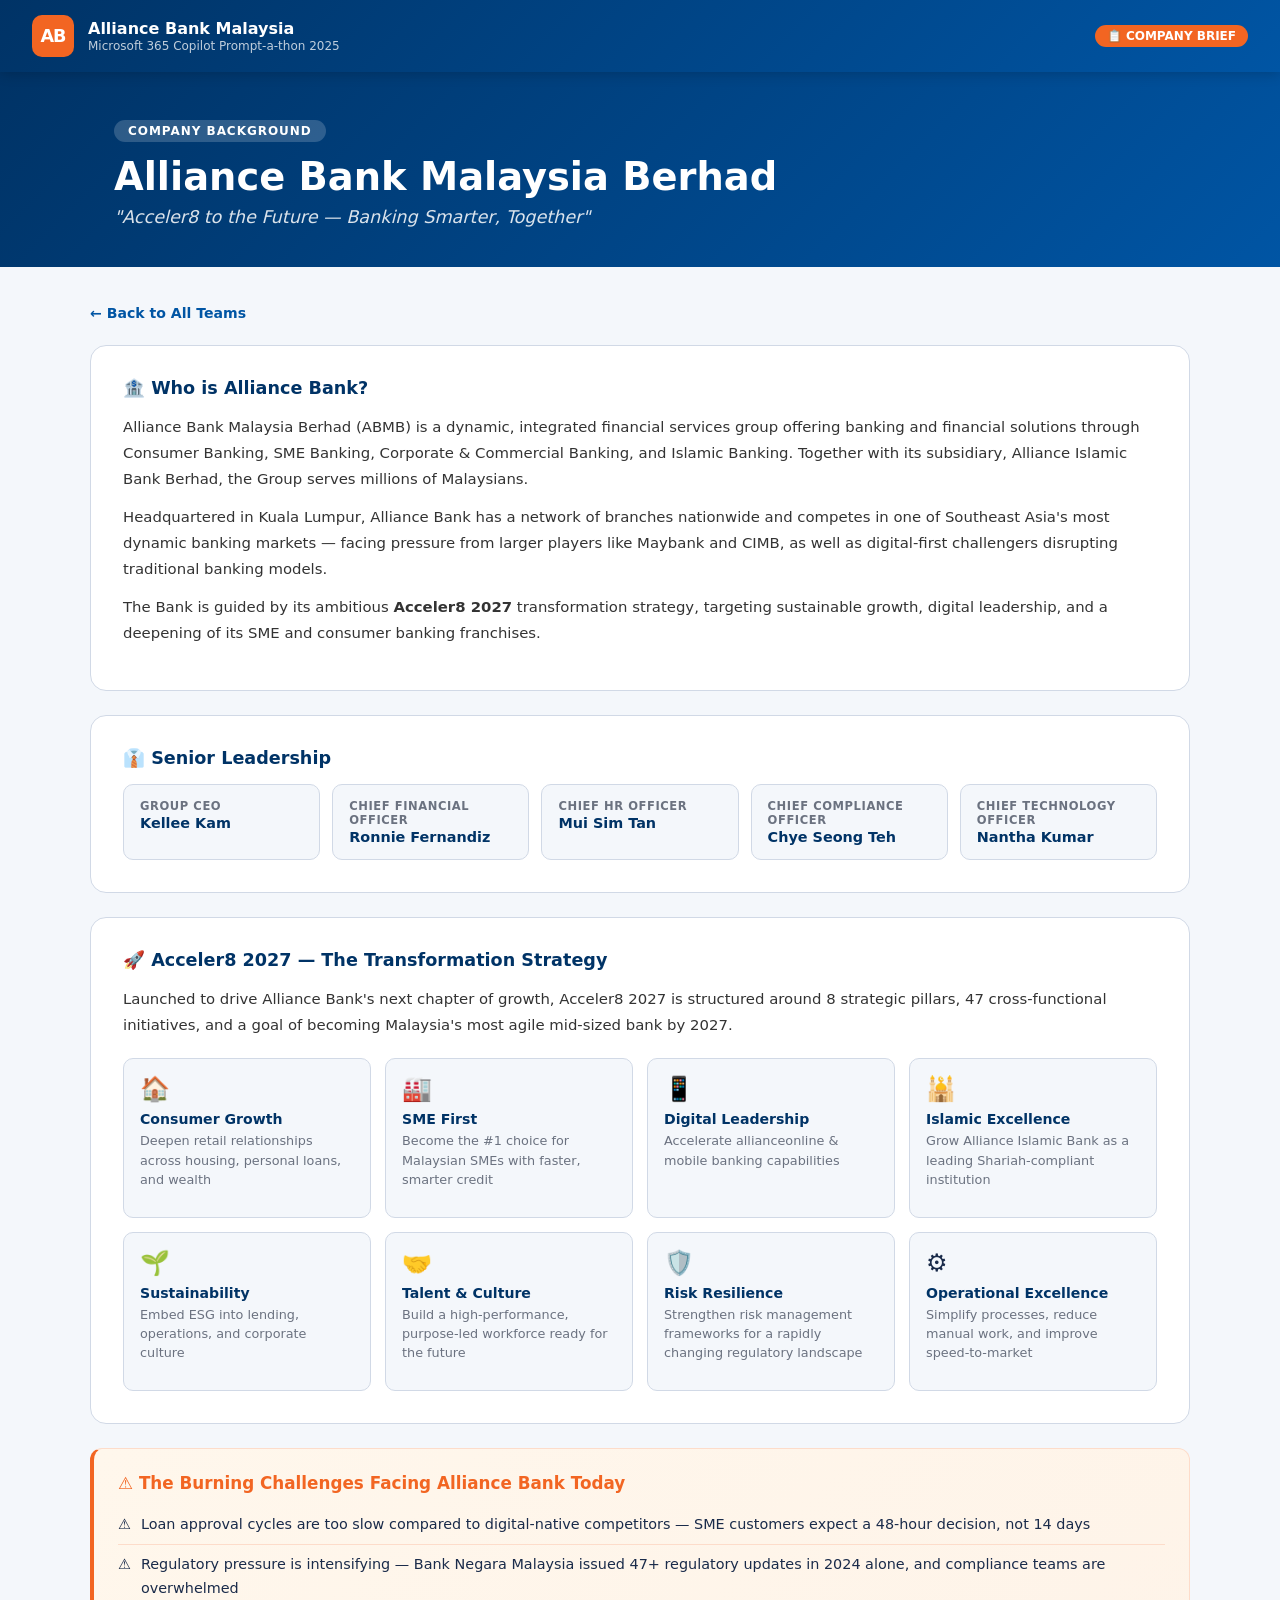
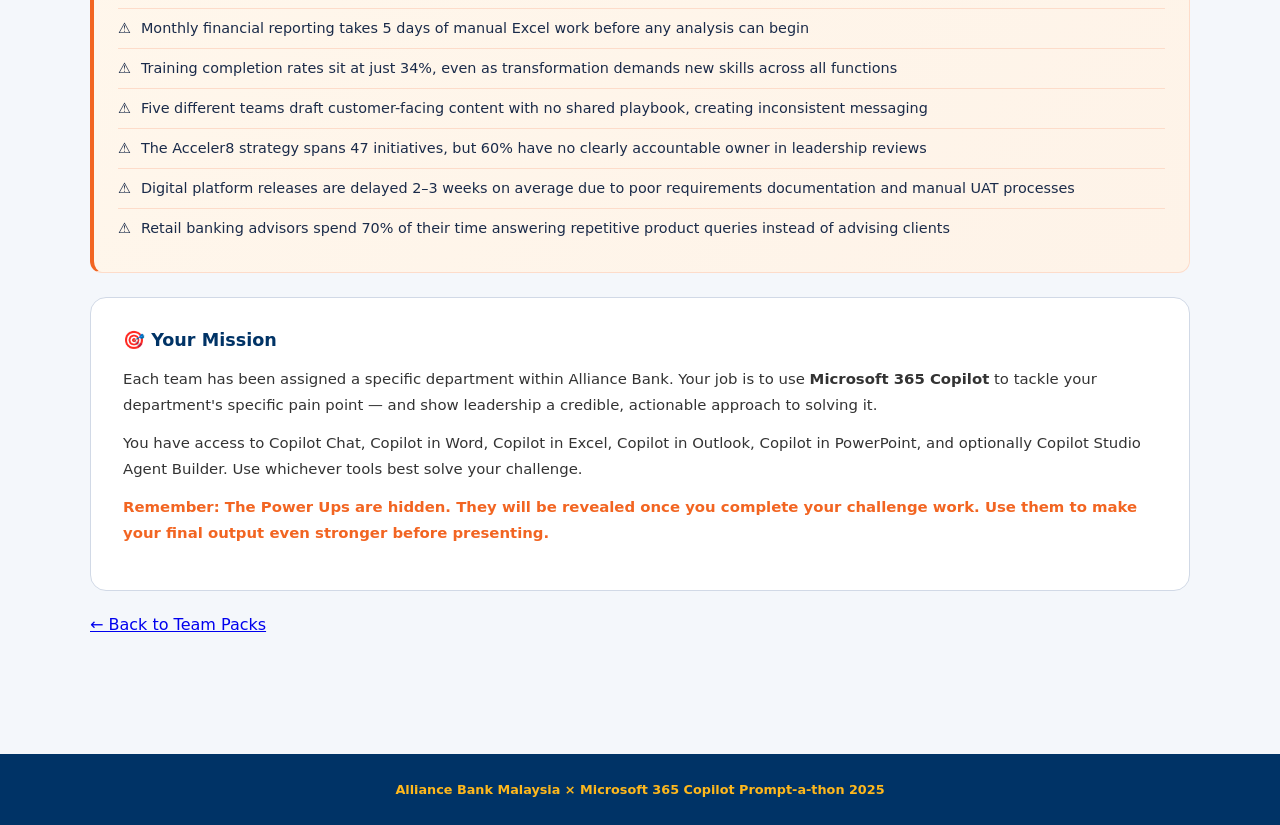
==== company.html @ 593a0104 "Initial commit: Alliance Bank Prompt-a-thon 2025 game pack site - Landing page with 8 team cards - C" ====
<!DOCTYPE html>
<html lang="en">
<head>
  <meta charset="UTF-8">
  <meta name="viewport" content="width=device-width, initial-scale=1.0">
  <title>Alliance Bank — Company Brief | Prompt-a-thon 2025</title>
  <link rel="stylesheet" href="assets/style.css">
  <style>
    .about-section { background: white; border-radius: 16px; border: 1px solid var(--ab-border); padding: 32px; margin-bottom: 24px; }
    .about-section h3 { font-size: 1.1rem; font-weight: 800; color: var(--ab-navy); margin-bottom: 16px; }
    .about-section p { font-size: 0.93rem; line-height: 1.75; color: #333; margin-bottom: 12px; }
    .pillar-grid { display: grid; grid-template-columns: repeat(auto-fit, minmax(200px, 1fr)); gap: 14px; }
    .pillar { background: var(--ab-light); border: 1px solid var(--ab-border); border-radius: 10px; padding: 16px; }
    .pillar .emoji { font-size: 1.5rem; margin-bottom: 8px; }
    .pillar h4 { font-size: 0.88rem; font-weight: 700; color: var(--ab-navy); margin-bottom: 4px; }
    .pillar p { font-size: 0.8rem; color: var(--ab-gray); line-height: 1.5; }
    .challenge-box { background: linear-gradient(135deg, #FFF7EC, #FEF3E8); border: 1px solid #FDDCCA; border-left: 4px solid var(--ab-orange); border-radius: 12px; padding: 24px; }
    .challenge-box h3 { color: var(--ab-orange); font-size: 1.05rem; font-weight: 800; margin-bottom: 12px; }
    .challenge-box ul { list-style: none; }
    .challenge-box ul li { padding: 8px 0; border-bottom: 1px solid #FDDCCA; font-size: 0.9rem; line-height: 1.6; display: flex; gap: 10px; }
    .challenge-box ul li:last-child { border-bottom: none; }
    .challenge-box ul li::before { content: "⚠️"; flex-shrink: 0; }
    .leader-grid { display: grid; grid-template-columns: repeat(auto-fit, minmax(180px, 1fr)); gap: 12px; }
    .leader { background: var(--ab-light); border: 1px solid var(--ab-border); border-radius: 10px; padding: 14px 16px; }
    .leader .role { font-size: 0.72rem; color: var(--ab-gray); text-transform: uppercase; letter-spacing: 0.05em; font-weight: 700; }
    .leader .name { font-size: 0.9rem; font-weight: 700; color: var(--ab-navy); margin-top: 2px; }
    .back-link { display: inline-flex; align-items: center; gap: 8px; color: var(--ab-blue); font-weight: 600; font-size: 0.88rem; text-decoration: none; margin-bottom: 24px; }
    .back-link:hover { color: var(--ab-orange); }
  </style>
</head>
<body>
  <header class="site-header">
    <div class="logo-area">
      <div class="logo-badge">AB</div>
      <div>
        <div style="font-weight:800;font-size:1rem;">Alliance Bank Malaysia</div>
        <div class="sub">Microsoft 365 Copilot Prompt-a-thon 2025</div>
      </div>
    </div>
    <span class="header-badge">📋 COMPANY BRIEF</span>
  </header>

  <section class="team-hero">
    <div class="container">
      <span class="team-label">Company Background</span>
      <h1>Alliance Bank Malaysia Berhad</h1>
      <div class="challenge-name">"Acceler8 to the Future — Banking Smarter, Together"</div>
    </div>
  </section>

  <div class="container section" style="padding-top:36px;">
    <a href="index.html" class="back-link">← Back to All Teams</a>

    <!-- About -->
    <div class="about-section">
      <h3>🏦 Who is Alliance Bank?</h3>
      <p>Alliance Bank Malaysia Berhad (ABMB) is a dynamic, integrated financial services group offering banking and financial solutions through Consumer Banking, SME Banking, Corporate &amp; Commercial Banking, and Islamic Banking. Together with its subsidiary, Alliance Islamic Bank Berhad, the Group serves millions of Malaysians.</p>
      <p>Headquartered in Kuala Lumpur, Alliance Bank has a network of branches nationwide and competes in one of Southeast Asia's most dynamic banking markets — facing pressure from larger players like Maybank and CIMB, as well as digital-first challengers disrupting traditional banking models.</p>
      <p>The Bank is guided by its ambitious <strong>Acceler8 2027</strong> transformation strategy, targeting sustainable growth, digital leadership, and a deepening of its SME and consumer banking franchises.</p>
    </div>

    <!-- Leadership -->
    <div class="about-section">
      <h3>👔 Senior Leadership</h3>
      <div class="leader-grid">
        <div class="leader"><div class="role">Group CEO</div><div class="name">Kellee Kam</div></div>
        <div class="leader"><div class="role">Chief Financial Officer</div><div class="name">Ronnie Fernandiz</div></div>
        <div class="leader"><div class="role">Chief HR Officer</div><div class="name">Mui Sim Tan</div></div>
        <div class="leader"><div class="role">Chief Compliance Officer</div><div class="name">Chye Seong Teh</div></div>
        <div class="leader"><div class="role">Chief Technology Officer</div><div class="name">Nantha Kumar</div></div>
      </div>
    </div>

    <!-- Acceler8 Strategy -->
    <div class="about-section">
      <h3>🚀 Acceler8 2027 — The Transformation Strategy</h3>
      <p>Launched to drive Alliance Bank's next chapter of growth, Acceler8 2027 is structured around 8 strategic pillars, 47 cross-functional initiatives, and a goal of becoming Malaysia's most agile mid-sized bank by 2027.</p>
      <div class="pillar-grid" style="margin-top:20px;">
        <div class="pillar"><div class="emoji">🏠</div><h4>Consumer Growth</h4><p>Deepen retail relationships across housing, personal loans, and wealth</p></div>
        <div class="pillar"><div class="emoji">🏭</div><h4>SME First</h4><p>Become the #1 choice for Malaysian SMEs with faster, smarter credit</p></div>
        <div class="pillar"><div class="emoji">📱</div><h4>Digital Leadership</h4><p>Accelerate allianceonline &amp; mobile banking capabilities</p></div>
        <div class="pillar"><div class="emoji">🕌</div><h4>Islamic Excellence</h4><p>Grow Alliance Islamic Bank as a leading Shariah-compliant institution</p></div>
        <div class="pillar"><div class="emoji">🌱</div><h4>Sustainability</h4><p>Embed ESG into lending, operations, and corporate culture</p></div>
        <div class="pillar"><div class="emoji">🤝</div><h4>Talent &amp; Culture</h4><p>Build a high-performance, purpose-led workforce ready for the future</p></div>
        <div class="pillar"><div class="emoji">🛡️</div><h4>Risk Resilience</h4><p>Strengthen risk management frameworks for a rapidly changing regulatory landscape</p></div>
        <div class="pillar"><div class="emoji">⚙️</div><h4>Operational Excellence</h4><p>Simplify processes, reduce manual work, and improve speed-to-market</p></div>
      </div>
    </div>

    <!-- Current Challenges -->
    <div class="challenge-box">
      <h3>⚠️ The Burning Challenges Facing Alliance Bank Today</h3>
      <ul>
        <li>Loan approval cycles are too slow compared to digital-native competitors — SME customers expect a 48-hour decision, not 14 days</li>
        <li>Regulatory pressure is intensifying — Bank Negara Malaysia issued 47+ regulatory updates in 2024 alone, and compliance teams are overwhelmed</li>
        <li>Monthly financial reporting takes 5 days of manual Excel work before any analysis can begin</li>
        <li>Training completion rates sit at just 34%, even as transformation demands new skills across all functions</li>
        <li>Five different teams draft customer-facing content with no shared playbook, creating inconsistent messaging</li>
        <li>The Acceler8 strategy spans 47 initiatives, but 60% have no clearly accountable owner in leadership reviews</li>
        <li>Digital platform releases are delayed 2–3 weeks on average due to poor requirements documentation and manual UAT processes</li>
        <li>Retail banking advisors spend 70% of their time answering repetitive product queries instead of advising clients</li>
      </ul>
    </div>

    <!-- For teams -->
    <div class="about-section" style="margin-top:24px;">
      <h3>🎯 Your Mission</h3>
      <p>Each team has been assigned a specific department within Alliance Bank. Your job is to use <strong>Microsoft 365 Copilot</strong> to tackle your department's specific pain point — and show leadership a credible, actionable approach to solving it.</p>
      <p>You have access to Copilot Chat, Copilot in Word, Copilot in Excel, Copilot in Outlook, Copilot in PowerPoint, and optionally Copilot Studio Agent Builder. Use whichever tools best solve your challenge.</p>
      <p style="color:var(--ab-orange);font-weight:700;">Remember: The Power Ups are hidden. They will be revealed once you complete your challenge work. Use them to make your final output even stronger before presenting.</p>
    </div>

    <a href="index.html" class="company-btn" style="margin-top:8px;">← Back to Team Packs</a>
  </div>

  <footer class="site-footer">
    <strong>Alliance Bank Malaysia × Microsoft 365 Copilot Prompt-a-thon 2025</strong>
  </footer>
</body>
</html>
---- assets/style.css ----
/* Alliance Bank Malaysia – Promptathon 2025 */
:root {
  --ab-navy: #003366;
  --ab-blue: #0055A4;
  --ab-sky: #0098DB;
  --ab-orange: #F26522;
  --ab-gold: #FFB81C;
  --ab-light: #F4F7FB;
  --ab-white: #FFFFFF;
  --ab-gray: #6B7280;
  --ab-border: #D1D9E6;
  --ab-success: #16A34A;
  --ab-danger: #DC2626;
}

*, *::before, *::after { box-sizing: border-box; margin: 0; padding: 0; }

body {
  font-family: 'Segoe UI', system-ui, sans-serif;
  background: var(--ab-light);
  color: #1A2B4A;
  min-height: 100vh;
}

/* ── Header ─────────────────────────────────────────── */
.site-header {
  background: linear-gradient(135deg, var(--ab-navy) 0%, var(--ab-blue) 100%);
  color: var(--ab-white);
  padding: 0 2rem;
  display: flex;
  align-items: center;
  justify-content: space-between;
  height: 72px;
  box-shadow: 0 2px 12px rgba(0,0,0,0.18);
  position: sticky; top: 0; z-index: 100;
}
.site-header .logo-area {
  display: flex; align-items: center; gap: 14px;
}
.logo-badge {
  width: 42px; height: 42px; background: var(--ab-orange);
  border-radius: 10px; display: flex; align-items: center; justify-content: center;
  font-weight: 900; font-size: 1.1rem; color: white; letter-spacing: -1px;
}
.site-header h1 {
  font-size: 1.15rem; font-weight: 700; letter-spacing: 0.01em;
}
.site-header .sub { font-size: 0.75rem; opacity: 0.75; margin-top: 1px; }
.header-badge {
  background: var(--ab-orange); color: white;
  padding: 4px 12px; border-radius: 20px; font-size: 0.75rem; font-weight: 700;
}

/* ── Hero ────────────────────────────────────────────── */
.hero {
  background: linear-gradient(135deg, var(--ab-navy) 0%, #004B8F 60%, var(--ab-sky) 100%);
  color: white; text-align: center; padding: 80px 2rem 60px;
  position: relative; overflow: hidden;
}
.hero::before {
  content: '';
  position: absolute; inset: 0;
  background: radial-gradient(ellipse at 70% 50%, rgba(0,152,219,0.25) 0%, transparent 65%);
}
.hero-tag {
  display: inline-block;
  background: var(--ab-orange); color: white;
  padding: 5px 16px; border-radius: 20px;
  font-size: 0.78rem; font-weight: 700; letter-spacing: 0.08em;
  text-transform: uppercase; margin-bottom: 20px;
}
.hero h2 {
  font-size: clamp(1.8rem, 4vw, 2.8rem); font-weight: 800;
  line-height: 1.2; margin-bottom: 16px;
  position: relative;
}
.hero p {
  font-size: 1.05rem; opacity: 0.88; max-width: 620px;
  margin: 0 auto 32px; line-height: 1.65; position: relative;
}
.hero-cta {
  display: inline-flex; align-items: center; gap: 8px;
  background: var(--ab-orange); color: white;
  padding: 13px 28px; border-radius: 8px;
  font-weight: 700; font-size: 0.95rem;
  text-decoration: none; transition: transform 0.15s, box-shadow 0.15s;
  position: relative;
}
.hero-cta:hover { transform: translateY(-2px); box-shadow: 0 6px 20px rgba(242,101,34,0.4); }

/* ── Container ───────────────────────────────────────── */
.container { max-width: 1100px; margin: 0 auto; padding: 0 1.5rem; }
.section { padding: 60px 0; }
.section-title {
  font-size: 1.5rem; font-weight: 800; color: var(--ab-navy);
  margin-bottom: 8px;
}
.section-sub { color: var(--ab-gray); margin-bottom: 36px; font-size: 0.95rem; }

/* ── Cards ───────────────────────────────────────────── */
.cards-grid {
  display: grid;
  grid-template-columns: repeat(auto-fill, minmax(260px, 1fr));
  gap: 20px;
}
.card {
  background: var(--ab-white); border-radius: 14px;
  border: 1px solid var(--ab-border);
  padding: 24px; display: flex; flex-direction: column;
  box-shadow: 0 2px 8px rgba(0,0,0,0.05);
  transition: transform 0.15s, box-shadow 0.15s;
}
.card:hover { transform: translateY(-3px); box-shadow: 0 8px 24px rgba(0,51,102,0.12); }
.card-icon {
  width: 48px; height: 48px; border-radius: 12px;
  display: flex; align-items: center; justify-content: center;
  font-size: 1.4rem; margin-bottom: 14px;
}
.card h3 { font-size: 1rem; font-weight: 700; margin-bottom: 6px; color: var(--ab-navy); }
.card p { font-size: 0.85rem; color: var(--ab-gray); line-height: 1.55; flex: 1; }
.card-code {
  display: inline-block; margin-top: 12px;
  background: var(--ab-light); color: var(--ab-blue);
  font-family: monospace; font-size: 0.8rem; font-weight: 700;
  padding: 3px 10px; border-radius: 5px; border: 1px solid var(--ab-border);
}
.card-link {
  display: inline-flex; align-items: center; gap: 6px;
  margin-top: 16px; color: var(--ab-blue);
  font-size: 0.85rem; font-weight: 600;
  text-decoration: none;
}
.card-link:hover { color: var(--ab-orange); }

/* ── Lock Gate ───────────────────────────────────────── */
.lock-gate {
  min-height: 100vh; display: flex; align-items: center; justify-content: center;
  padding: 2rem;
}
.lock-box {
  background: white; border-radius: 20px;
  border: 1px solid var(--ab-border);
  padding: 48px 40px; max-width: 460px; width: 100%;
  box-shadow: 0 10px 40px rgba(0,51,102,0.12);
  text-align: center;
}
.lock-icon { font-size: 3rem; margin-bottom: 16px; }
.lock-box h2 { font-size: 1.4rem; font-weight: 800; color: var(--ab-navy); margin-bottom: 8px; }
.lock-box p { color: var(--ab-gray); font-size: 0.92rem; margin-bottom: 28px; line-height: 1.6; }
.lock-input {
  width: 100%; padding: 13px 16px;
  border: 2px solid var(--ab-border); border-radius: 10px;
  font-size: 1rem; font-family: monospace; letter-spacing: 0.05em;
  text-align: center; outline: none; transition: border-color 0.2s;
  margin-bottom: 14px;
}
.lock-input:focus { border-color: var(--ab-blue); }
.lock-input.error { border-color: var(--ab-danger); animation: shake 0.3s; }
@keyframes shake {
  0%,100%{transform:translateX(0)}25%{transform:translateX(-6px)}75%{transform:translateX(6px)}
}
.btn {
  display: inline-flex; align-items: center; justify-content: center; gap: 8px;
  padding: 13px 28px; border-radius: 10px; font-weight: 700; font-size: 0.95rem;
  cursor: pointer; border: none; transition: all 0.15s; width: 100%;
}
.btn-primary { background: var(--ab-blue); color: white; }
.btn-primary:hover { background: var(--ab-navy); transform: translateY(-1px); }
.btn-orange { background: var(--ab-orange); color: white; }
.btn-orange:hover { background: #D4561E; transform: translateY(-1px); }
.btn-success { background: var(--ab-success); color: white; }
.btn-success:hover { opacity: 0.9; }
.error-msg { color: var(--ab-danger); font-size: 0.82rem; margin-top: 8px; display: none; }

/* ── Team Page Layout ─────────────────────────────────── */
#team-content { display: none; }
.team-hero {
  background: linear-gradient(135deg, var(--ab-navy) 0%, var(--ab-blue) 100%);
  color: white; padding: 48px 0 40px;
}
.team-label {
  display: inline-block; background: rgba(255,255,255,0.18);
  padding: 4px 14px; border-radius: 20px;
  font-size: 0.75rem; font-weight: 700; letter-spacing: 0.08em;
  text-transform: uppercase; margin-bottom: 12px;
}
.team-hero h1 { font-size: clamp(1.6rem, 3.5vw, 2.4rem); font-weight: 800; margin-bottom: 8px; }
.team-hero .challenge-name {
  font-size: 1.1rem; opacity: 0.85; font-style: italic;
}

/* ── Sections ─────────────────────────────────────────── */
.content-section {
  background: white; border-radius: 16px;
  border: 1px solid var(--ab-border);
  padding: 32px; margin-bottom: 24px;
  box-shadow: 0 2px 8px rgba(0,0,0,0.04);
}
.content-section h3 {
  font-size: 1.05rem; font-weight: 800; color: var(--ab-navy);
  margin-bottom: 16px; display: flex; align-items: center; gap: 8px;
}
.content-section h3 .sec-icon {
  width: 32px; height: 32px; border-radius: 8px;
  display: flex; align-items: center; justify-content: center;
  font-size: 1rem; flex-shrink: 0;
}
.pain-box {
  background: #FFF7F0; border: 1px solid #FDDCCA;
  border-left: 4px solid var(--ab-orange);
  border-radius: 10px; padding: 20px; margin-bottom: 16px;
}
.pain-box p { font-size: 0.93rem; line-height: 1.7; color: #2D1A0E; }
.stat-grid {
  display: grid; grid-template-columns: repeat(auto-fit, minmax(140px, 1fr));
  gap: 14px; margin-top: 16px;
}
.stat-item {
  background: var(--ab-light); border-radius: 10px; padding: 16px;
  text-align: center; border: 1px solid var(--ab-border);
}
.stat-item .num {
  font-size: 1.6rem; font-weight: 800; color: var(--ab-blue); display: block;
}
.stat-item .lbl { font-size: 0.75rem; color: var(--ab-gray); margin-top: 2px; }

.challenge-steps { list-style: none; counter-reset: steps; }
.challenge-steps li {
  counter-increment: steps;
  display: flex; gap: 14px; align-items: flex-start;
  padding: 14px 0; border-bottom: 1px solid var(--ab-border);
}
.challenge-steps li:last-child { border-bottom: none; }
.challenge-steps li::before {
  content: counter(steps);
  min-width: 28px; height: 28px; background: var(--ab-blue); color: white;
  border-radius: 50%; display: flex; align-items: center; justify-content: center;
  font-size: 0.8rem; font-weight: 700; flex-shrink: 0; margin-top: 1px;
}
.challenge-steps li p { font-size: 0.92rem; line-height: 1.6; }
.challenge-steps li strong { color: var(--ab-navy); }

.tools-grid {
  display: grid; grid-template-columns: repeat(auto-fit, minmax(180px, 1fr));
  gap: 12px;
}
.tool-item {
  background: var(--ab-light); border-radius: 10px; padding: 14px 16px;
  border: 1px solid var(--ab-border);
  display: flex; align-items: center; gap: 10px;
}
.tool-dot {
  width: 10px; height: 10px; border-radius: 50%;
  background: var(--ab-sky); flex-shrink: 0;
}
.tool-item span { font-size: 0.85rem; font-weight: 600; color: var(--ab-navy); }

.deliverable-tag {
  display: inline-block; background: #EFF6FF;
  border: 1px solid #BFDBFE; color: #1D4ED8;
  padding: 4px 12px; border-radius: 6px;
  font-size: 0.8rem; font-weight: 600; margin: 4px;
}

/* ── Power Ups ────────────────────────────────────────── */
#powerup-gate {
  background: linear-gradient(135deg, #1A0533 0%, #2D0A5C 100%);
  border-radius: 16px; padding: 40px 32px;
  text-align: center; margin-bottom: 24px;
  border: 1px solid #4A1E8A;
}
#powerup-gate h3 { color: white; font-size: 1.2rem; font-weight: 800; margin-bottom: 10px; }
#powerup-gate p { color: rgba(255,255,255,0.75); font-size: 0.9rem; margin-bottom: 24px; }
.powerup-locked-icons { font-size: 2.5rem; margin-bottom: 16px; letter-spacing: 8px; }

#powerups-section { display: none; }
.powerup-card {
  background: linear-gradient(135deg, #1A0533 0%, #3B0764 100%);
  border-radius: 14px; border: 1px solid rgba(168,85,247,0.3);
  padding: 24px; margin-bottom: 16px;
  box-shadow: 0 4px 20px rgba(139,0,255,0.15);
}
.pu-header {
  display: flex; align-items: center; gap: 12px; margin-bottom: 14px;
}
.pu-num {
  background: linear-gradient(135deg, #7C3AED, #A855F7);
  color: white; width: 36px; height: 36px; border-radius: 8px;
  display: flex; align-items: center; justify-content: center;
  font-size: 0.85rem; font-weight: 800; flex-shrink: 0;
}
.pu-title { color: #E9D5FF; font-weight: 700; font-size: 1rem; }
.pu-prompt {
  background: rgba(0,0,0,0.35); border: 1px solid rgba(168,85,247,0.25);
  border-radius: 10px; padding: 16px 20px;
  color: #F3E8FF; font-size: 0.9rem; line-height: 1.7;
  font-style: italic;
}
.pu-how {
  margin-top: 12px; font-size: 0.8rem; color: rgba(200,180,255,0.75);
  line-height: 1.5;
}

.revealed-banner {
  background: linear-gradient(135deg, #14532D, #166534);
  border: 1px solid #22C55E; border-radius: 12px;
  padding: 16px 20px; margin-bottom: 24px;
  display: flex; align-items: center; gap: 12px; color: white;
  font-size: 0.9rem; font-weight: 600;
}

/* ── GM Clue ──────────────────────────────────────────── */
.gm-clue {
  background: linear-gradient(135deg, #0C2340, #0A3366);
  border-radius: 14px; padding: 24px;
  border: 1px solid rgba(0,152,219,0.3);
}
.gm-clue h4 {
  color: var(--ab-gold); font-size: 0.85rem;
  font-weight: 800; text-transform: uppercase;
  letter-spacing: 0.08em; margin-bottom: 10px;
  display: flex; align-items: center; gap: 8px;
}
.gm-clue p { color: rgba(255,255,255,0.85); font-size: 0.88rem; line-height: 1.7; }

/* ── Progress Tracker ─────────────────────────────────── */
.progress-bar {
  background: var(--ab-border); border-radius: 100px; height: 8px;
  margin: 16px 0; overflow: hidden;
}
.progress-fill {
  height: 100%; background: linear-gradient(90deg, var(--ab-sky), var(--ab-orange));
  border-radius: 100px; transition: width 0.4s ease;
}

/* ── Footer ───────────────────────────────────────────── */
.site-footer {
  background: var(--ab-navy); color: rgba(255,255,255,0.6);
  text-align: center; padding: 28px; font-size: 0.8rem; margin-top: 60px;
}
.site-footer strong { color: var(--ab-gold); }

/* ── Utilities ────────────────────────────────────────── */
.mt-8 { margin-top: 8px; }
.mt-16 { margin-top: 16px; }
.mt-24 { margin-top: 24px; }
.text-orange { color: var(--ab-orange); }
.text-blue { color: var(--ab-blue); }
.badge {
  display: inline-block; padding: 3px 10px; border-radius: 5px;
  font-size: 0.75rem; font-weight: 700;
}
.badge-orange { background: #FEF3EC; color: var(--ab-orange); border: 1px solid #FDDCCA; }
.badge-blue { background: #EFF6FF; color: var(--ab-blue); border: 1px solid #BFDBFE; }
.badge-green { background: #F0FDF4; color: #16A34A; border: 1px solid #BBF7D0; }

/* Responsive */
@media (max-width: 640px) {
  .lock-box { padding: 32px 24px; }
  .content-section { padding: 22px; }
  .team-hero { padding: 32px 0 28px; }
}
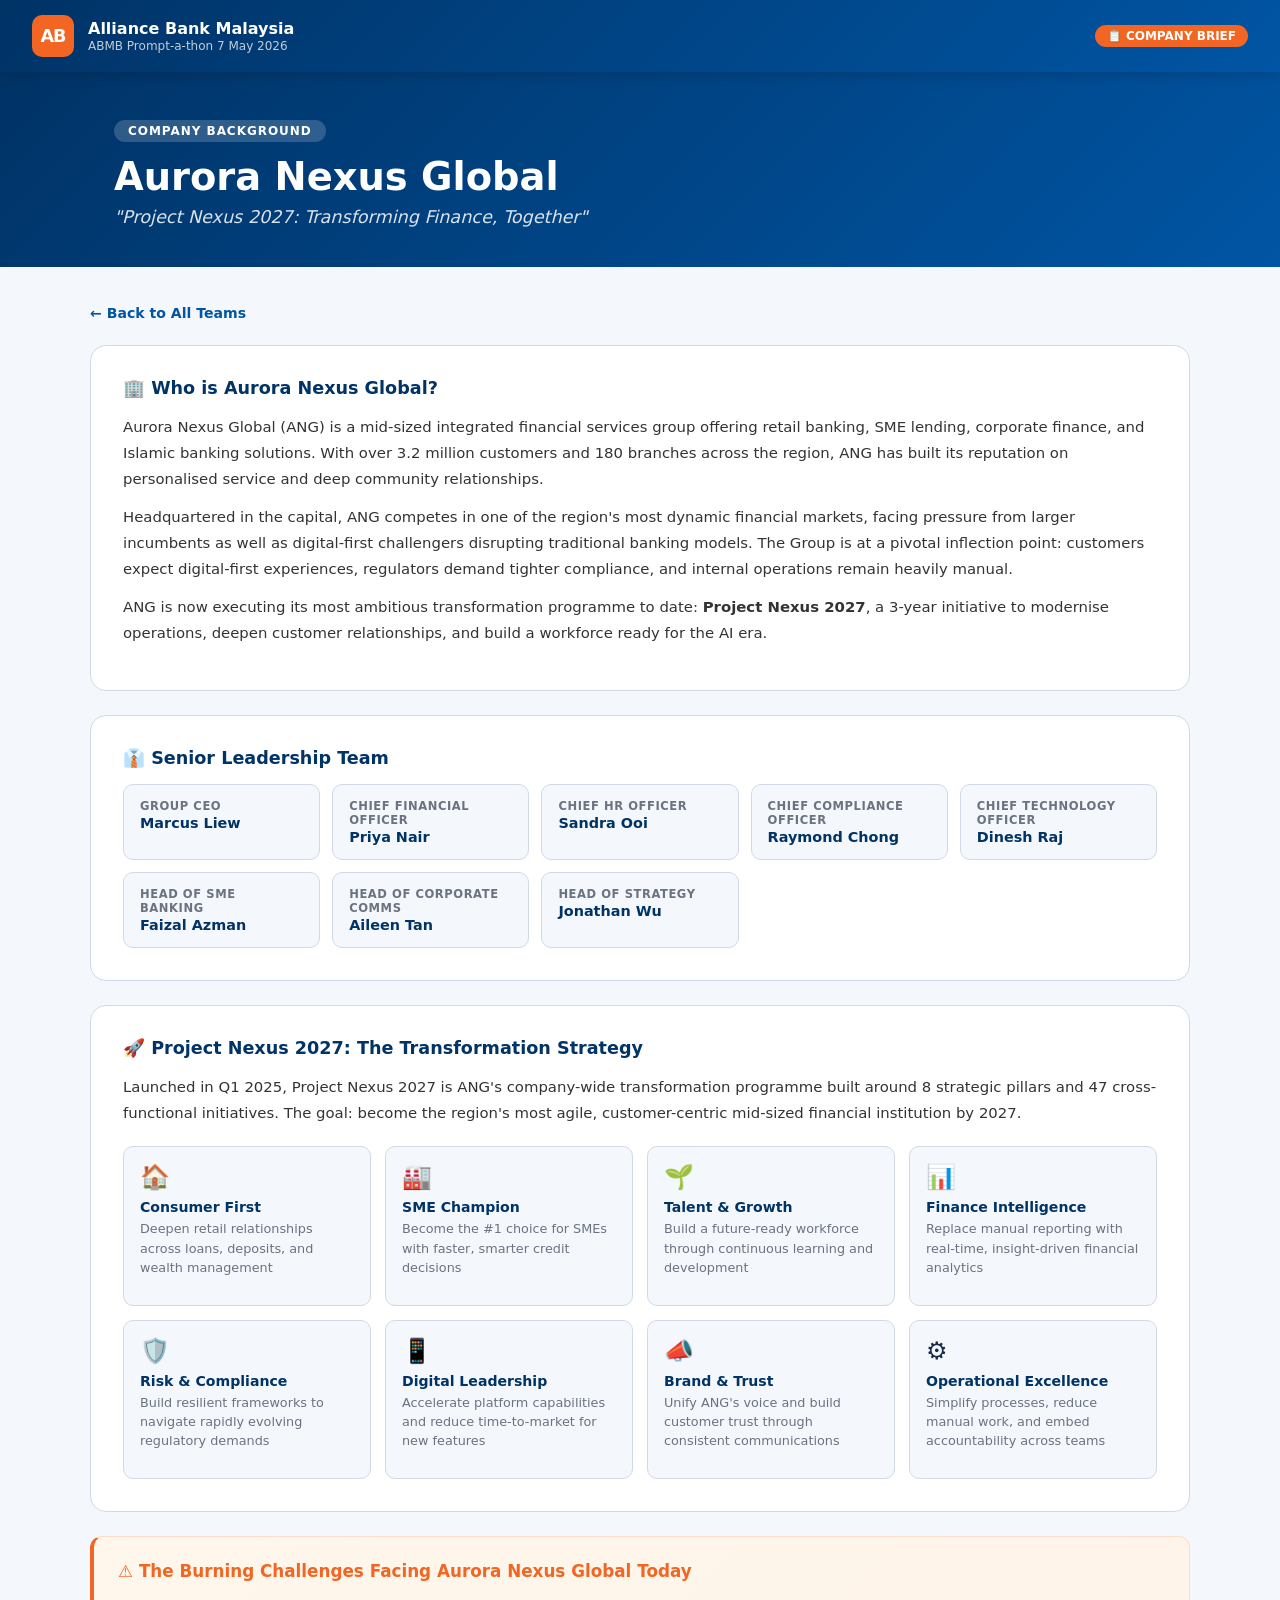
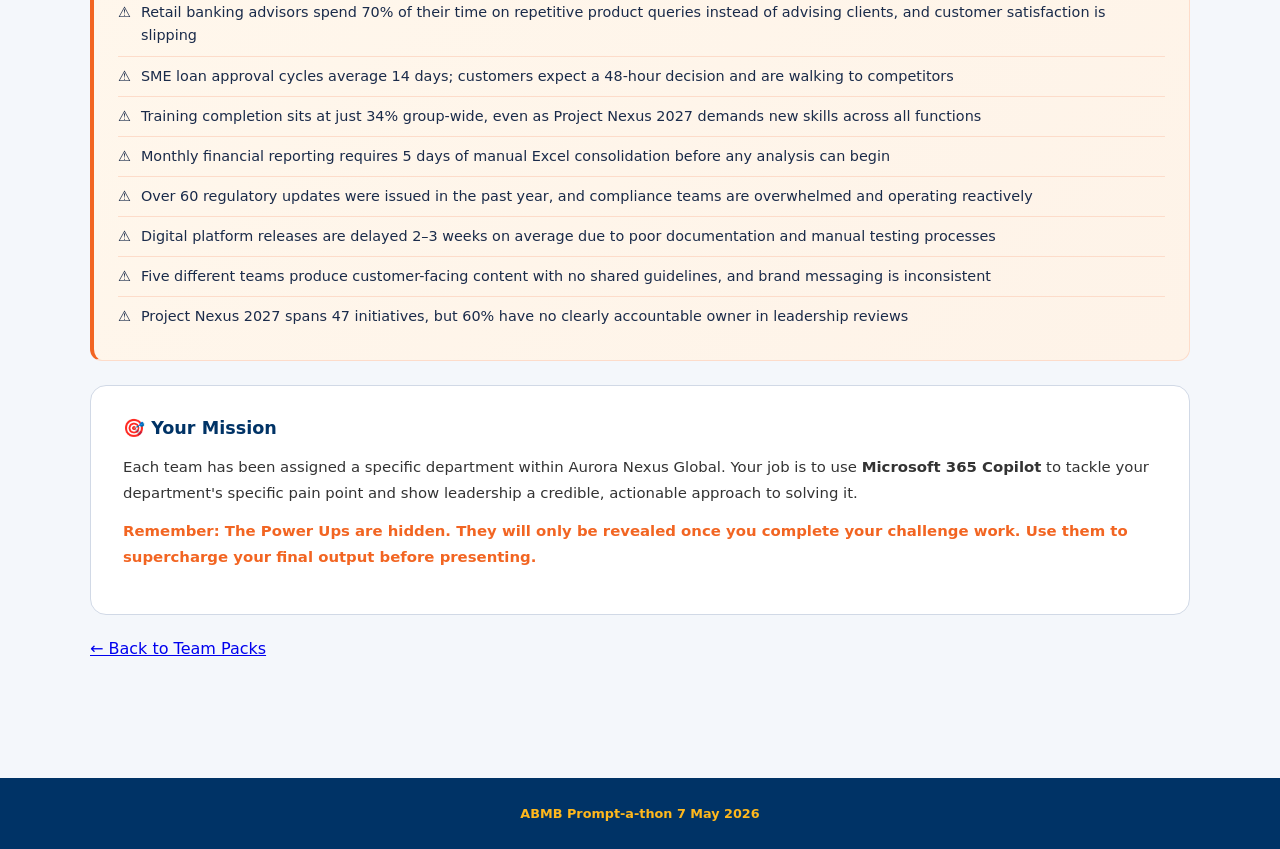
==== commit a4248c65: "Remove em dashes across all pages, rewrite for natural tone Co-authored-by: Copilot <223556219+Copil" ====
--- a/company.html
+++ b/company.html
@@ -3,7 +3,7 @@
 <head>
   <meta charset="UTF-8">
   <meta name="viewport" content="width=device-width, initial-scale=1.0">
-  <title>Alliance Bank — Company Brief | Prompt-a-thon 2025</title>
+  <title>Aurora Nexus Global: Company Brief | ABMB Prompt-a-thon 7 May</title>
   <link rel="stylesheet" href="assets/style.css">
   <style>
     .about-section { background: white; border-radius: 16px; border: 1px solid var(--ab-border); padding: 32px; margin-bottom: 24px; }
@@ -34,7 +34,7 @@
       <div class="logo-badge">AB</div>
       <div>
         <div style="font-weight:800;font-size:1rem;">Alliance Bank Malaysia</div>
-        <div class="sub">Microsoft 365 Copilot Prompt-a-thon 2025</div>
+        <div class="sub">ABMB Prompt-a-thon 7 May 2026</div>
       </div>
     </div>
     <span class="header-badge">📋 COMPANY BRIEF</span>
@@ -43,8 +43,8 @@
   <section class="team-hero">
     <div class="container">
       <span class="team-label">Company Background</span>
-      <h1>Alliance Bank Malaysia Berhad</h1>
-      <div class="challenge-name">"Acceler8 to the Future — Banking Smarter, Together"</div>
+      <h1>Aurora Nexus Global</h1>
+      <div class="challenge-name">"Project Nexus 2027: Transforming Finance, Together"</div>
     </div>
   </section>
 
@@ -53,68 +53,70 @@
 
     <!-- About -->
     <div class="about-section">
-      <h3>🏦 Who is Alliance Bank?</h3>
-      <p>Alliance Bank Malaysia Berhad (ABMB) is a dynamic, integrated financial services group offering banking and financial solutions through Consumer Banking, SME Banking, Corporate &amp; Commercial Banking, and Islamic Banking. Together with its subsidiary, Alliance Islamic Bank Berhad, the Group serves millions of Malaysians.</p>
-      <p>Headquartered in Kuala Lumpur, Alliance Bank has a network of branches nationwide and competes in one of Southeast Asia's most dynamic banking markets — facing pressure from larger players like Maybank and CIMB, as well as digital-first challengers disrupting traditional banking models.</p>
-      <p>The Bank is guided by its ambitious <strong>Acceler8 2027</strong> transformation strategy, targeting sustainable growth, digital leadership, and a deepening of its SME and consumer banking franchises.</p>
+      <h3>🏢 Who is Aurora Nexus Global?</h3>
+      <p>Aurora Nexus Global (ANG) is a mid-sized integrated financial services group offering retail banking, SME lending, corporate finance, and Islamic banking solutions. With over 3.2 million customers and 180 branches across the region, ANG has built its reputation on personalised service and deep community relationships.</p>
+      <p>Headquartered in the capital, ANG competes in one of the region's most dynamic financial markets, facing pressure from larger incumbents as well as digital-first challengers disrupting traditional banking models. The Group is at a pivotal inflection point: customers expect digital-first experiences, regulators demand tighter compliance, and internal operations remain heavily manual.</p>
+      <p>ANG is now executing its most ambitious transformation programme to date: <strong>Project Nexus 2027</strong>, a 3-year initiative to modernise operations, deepen customer relationships, and build a workforce ready for the AI era.</p>
     </div>
 
     <!-- Leadership -->
     <div class="about-section">
-      <h3>👔 Senior Leadership</h3>
+      <h3>👔 Senior Leadership Team</h3>
       <div class="leader-grid">
-        <div class="leader"><div class="role">Group CEO</div><div class="name">Kellee Kam</div></div>
-        <div class="leader"><div class="role">Chief Financial Officer</div><div class="name">Ronnie Fernandiz</div></div>
-        <div class="leader"><div class="role">Chief HR Officer</div><div class="name">Mui Sim Tan</div></div>
-        <div class="leader"><div class="role">Chief Compliance Officer</div><div class="name">Chye Seong Teh</div></div>
-        <div class="leader"><div class="role">Chief Technology Officer</div><div class="name">Nantha Kumar</div></div>
+        <div class="leader"><div class="role">Group CEO</div><div class="name">Marcus Liew</div></div>
+        <div class="leader"><div class="role">Chief Financial Officer</div><div class="name">Priya Nair</div></div>
+        <div class="leader"><div class="role">Chief HR Officer</div><div class="name">Sandra Ooi</div></div>
+        <div class="leader"><div class="role">Chief Compliance Officer</div><div class="name">Raymond Chong</div></div>
+        <div class="leader"><div class="role">Chief Technology Officer</div><div class="name">Dinesh Raj</div></div>
+        <div class="leader"><div class="role">Head of SME Banking</div><div class="name">Faizal Azman</div></div>
+        <div class="leader"><div class="role">Head of Corporate Comms</div><div class="name">Aileen Tan</div></div>
+        <div class="leader"><div class="role">Head of Strategy</div><div class="name">Jonathan Wu</div></div>
       </div>
     </div>
 
-    <!-- Acceler8 Strategy -->
+    <!-- Project Nexus 2027 -->
     <div class="about-section">
-      <h3>🚀 Acceler8 2027 — The Transformation Strategy</h3>
-      <p>Launched to drive Alliance Bank's next chapter of growth, Acceler8 2027 is structured around 8 strategic pillars, 47 cross-functional initiatives, and a goal of becoming Malaysia's most agile mid-sized bank by 2027.</p>
+      <h3>🚀 Project Nexus 2027: The Transformation Strategy</h3>
+      <p>Launched in Q1 2025, Project Nexus 2027 is ANG's company-wide transformation programme built around 8 strategic pillars and 47 cross-functional initiatives. The goal: become the region's most agile, customer-centric mid-sized financial institution by 2027.</p>
       <div class="pillar-grid" style="margin-top:20px;">
-        <div class="pillar"><div class="emoji">🏠</div><h4>Consumer Growth</h4><p>Deepen retail relationships across housing, personal loans, and wealth</p></div>
-        <div class="pillar"><div class="emoji">🏭</div><h4>SME First</h4><p>Become the #1 choice for Malaysian SMEs with faster, smarter credit</p></div>
-        <div class="pillar"><div class="emoji">📱</div><h4>Digital Leadership</h4><p>Accelerate allianceonline &amp; mobile banking capabilities</p></div>
-        <div class="pillar"><div class="emoji">🕌</div><h4>Islamic Excellence</h4><p>Grow Alliance Islamic Bank as a leading Shariah-compliant institution</p></div>
-        <div class="pillar"><div class="emoji">🌱</div><h4>Sustainability</h4><p>Embed ESG into lending, operations, and corporate culture</p></div>
-        <div class="pillar"><div class="emoji">🤝</div><h4>Talent &amp; Culture</h4><p>Build a high-performance, purpose-led workforce ready for the future</p></div>
-        <div class="pillar"><div class="emoji">🛡️</div><h4>Risk Resilience</h4><p>Strengthen risk management frameworks for a rapidly changing regulatory landscape</p></div>
-        <div class="pillar"><div class="emoji">⚙️</div><h4>Operational Excellence</h4><p>Simplify processes, reduce manual work, and improve speed-to-market</p></div>
+        <div class="pillar"><div class="emoji">🏠</div><h4>Consumer First</h4><p>Deepen retail relationships across loans, deposits, and wealth management</p></div>
+        <div class="pillar"><div class="emoji">🏭</div><h4>SME Champion</h4><p>Become the #1 choice for SMEs with faster, smarter credit decisions</p></div>
+        <div class="pillar"><div class="emoji">🌱</div><h4>Talent &amp; Growth</h4><p>Build a future-ready workforce through continuous learning and development</p></div>
+        <div class="pillar"><div class="emoji">📊</div><h4>Finance Intelligence</h4><p>Replace manual reporting with real-time, insight-driven financial analytics</p></div>
+        <div class="pillar"><div class="emoji">🛡️</div><h4>Risk &amp; Compliance</h4><p>Build resilient frameworks to navigate rapidly evolving regulatory demands</p></div>
+        <div class="pillar"><div class="emoji">📱</div><h4>Digital Leadership</h4><p>Accelerate platform capabilities and reduce time-to-market for new features</p></div>
+        <div class="pillar"><div class="emoji">📣</div><h4>Brand &amp; Trust</h4><p>Unify ANG's voice and build customer trust through consistent communications</p></div>
+        <div class="pillar"><div class="emoji">⚙️</div><h4>Operational Excellence</h4><p>Simplify processes, reduce manual work, and embed accountability across teams</p></div>
       </div>
     </div>
 
     <!-- Current Challenges -->
     <div class="challenge-box">
-      <h3>⚠️ The Burning Challenges Facing Alliance Bank Today</h3>
+      <h3>⚠️ The Burning Challenges Facing Aurora Nexus Global Today</h3>
       <ul>
-        <li>Loan approval cycles are too slow compared to digital-native competitors — SME customers expect a 48-hour decision, not 14 days</li>
-        <li>Regulatory pressure is intensifying — Bank Negara Malaysia issued 47+ regulatory updates in 2024 alone, and compliance teams are overwhelmed</li>
-        <li>Monthly financial reporting takes 5 days of manual Excel work before any analysis can begin</li>
-        <li>Training completion rates sit at just 34%, even as transformation demands new skills across all functions</li>
-        <li>Five different teams draft customer-facing content with no shared playbook, creating inconsistent messaging</li>
-        <li>The Acceler8 strategy spans 47 initiatives, but 60% have no clearly accountable owner in leadership reviews</li>
-        <li>Digital platform releases are delayed 2–3 weeks on average due to poor requirements documentation and manual UAT processes</li>
-        <li>Retail banking advisors spend 70% of their time answering repetitive product queries instead of advising clients</li>
+        <li>Retail banking advisors spend 70% of their time on repetitive product queries instead of advising clients, and customer satisfaction is slipping</li>
+        <li>SME loan approval cycles average 14 days; customers expect a 48-hour decision and are walking to competitors</li>
+        <li>Training completion sits at just 34% group-wide, even as Project Nexus 2027 demands new skills across all functions</li>
+        <li>Monthly financial reporting requires 5 days of manual Excel consolidation before any analysis can begin</li>
+        <li>Over 60 regulatory updates were issued in the past year, and compliance teams are overwhelmed and operating reactively</li>
+        <li>Digital platform releases are delayed 2–3 weeks on average due to poor documentation and manual testing processes</li>
+        <li>Five different teams produce customer-facing content with no shared guidelines, and brand messaging is inconsistent</li>
+        <li>Project Nexus 2027 spans 47 initiatives, but 60% have no clearly accountable owner in leadership reviews</li>
       </ul>
     </div>
 
-    <!-- For teams -->
+    <!-- Mission -->
     <div class="about-section" style="margin-top:24px;">
       <h3>🎯 Your Mission</h3>
-      <p>Each team has been assigned a specific department within Alliance Bank. Your job is to use <strong>Microsoft 365 Copilot</strong> to tackle your department's specific pain point — and show leadership a credible, actionable approach to solving it.</p>
-      <p>You have access to Copilot Chat, Copilot in Word, Copilot in Excel, Copilot in Outlook, Copilot in PowerPoint, and optionally Copilot Studio Agent Builder. Use whichever tools best solve your challenge.</p>
-      <p style="color:var(--ab-orange);font-weight:700;">Remember: The Power Ups are hidden. They will be revealed once you complete your challenge work. Use them to make your final output even stronger before presenting.</p>
+      <p>Each team has been assigned a specific department within Aurora Nexus Global. Your job is to use <strong>Microsoft 365 Copilot</strong> to tackle your department's specific pain point and show leadership a credible, actionable approach to solving it.</p>
+      <p style="color:var(--ab-orange);font-weight:700;">Remember: The Power Ups are hidden. They will only be revealed once you complete your challenge work. Use them to supercharge your final output before presenting.</p>
     </div>
 
     <a href="index.html" class="company-btn" style="margin-top:8px;">← Back to Team Packs</a>
   </div>
 
   <footer class="site-footer">
-    <strong>Alliance Bank Malaysia × Microsoft 365 Copilot Prompt-a-thon 2025</strong>
+    <strong>ABMB Prompt-a-thon 7 May 2026</strong>
   </footer>
 </body>
 </html>
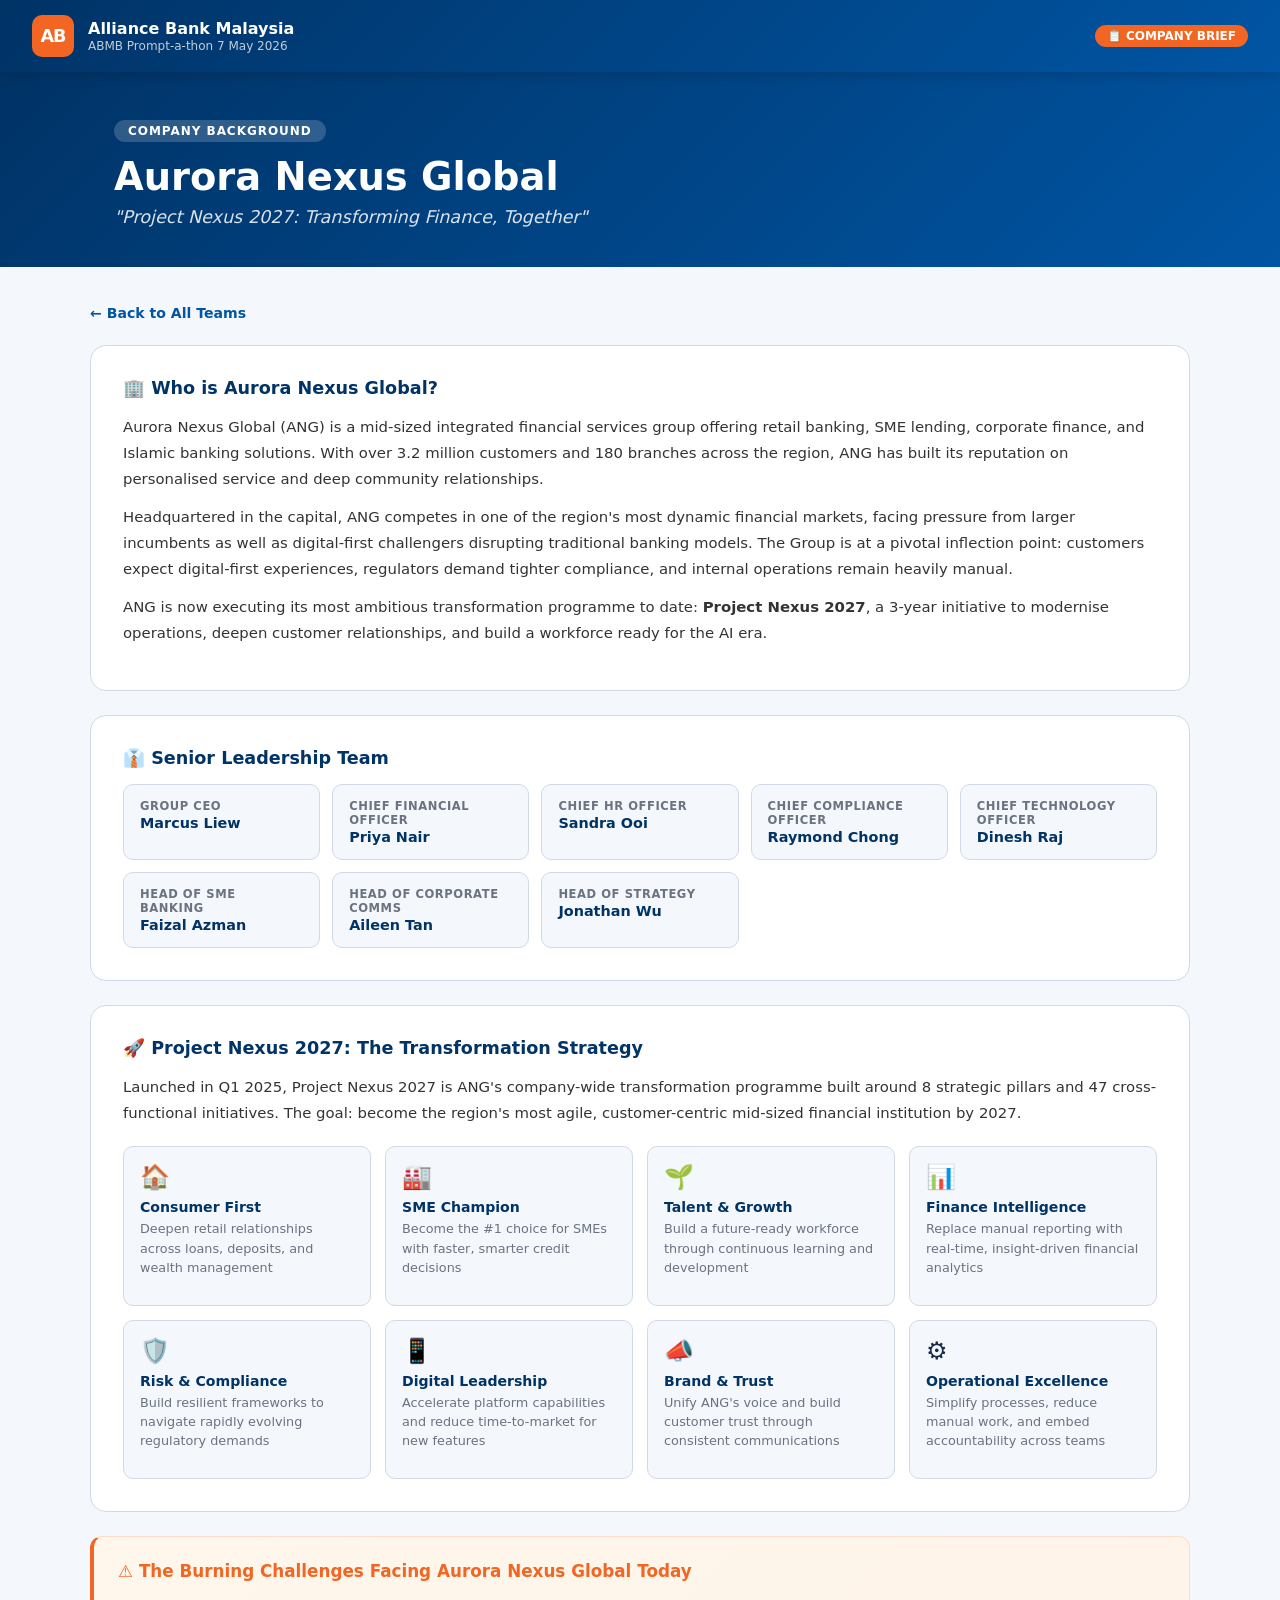
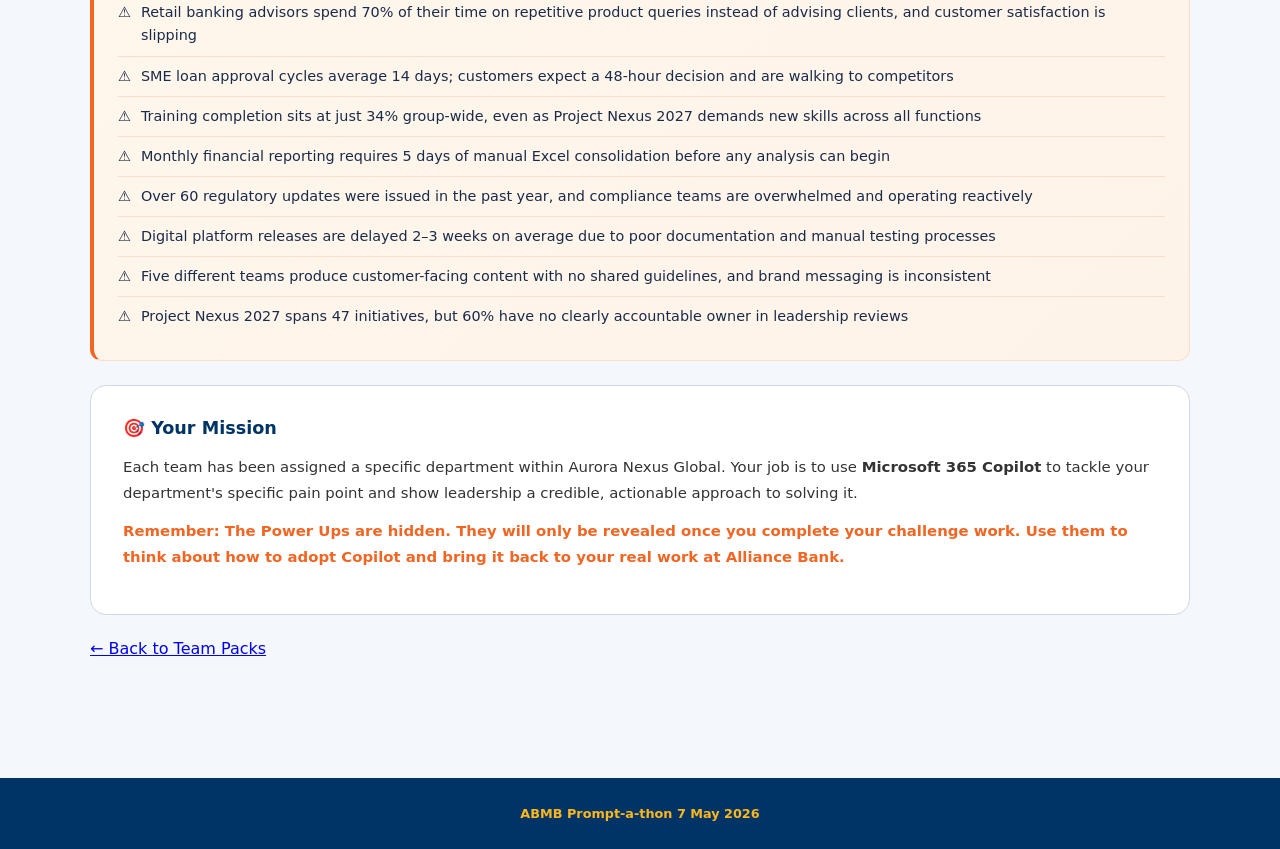
==== commit 0cfe8c61: "Update Power Up description in brief and index to reflect adoption theme Co-authored-by: Copilot <22" ====
--- a/company.html
+++ b/company.html
@@ -109,7 +109,7 @@
     <div class="about-section" style="margin-top:24px;">
       <h3>🎯 Your Mission</h3>
       <p>Each team has been assigned a specific department within Aurora Nexus Global. Your job is to use <strong>Microsoft 365 Copilot</strong> to tackle your department's specific pain point and show leadership a credible, actionable approach to solving it.</p>
-      <p style="color:var(--ab-orange);font-weight:700;">Remember: The Power Ups are hidden. They will only be revealed once you complete your challenge work. Use them to supercharge your final output before presenting.</p>
+      <p style="color:var(--ab-orange);font-weight:700;">Remember: The Power Ups are hidden. They will only be revealed once you complete your challenge work. Use them to think about how to adopt Copilot and bring it back to your real work at Alliance Bank.</p>
     </div>
 
     <a href="index.html" class="company-btn" style="margin-top:8px;">← Back to Team Packs</a>
--- a/assets/style.css
+++ b/assets/style.css
@@ -279,7 +279,10 @@
   border-radius: 14px; border: 1px solid rgba(168,85,247,0.3);
   padding: 24px; margin-bottom: 16px;
   box-shadow: 0 4px 20px rgba(139,0,255,0.15);
-}
+  color: #E9D5FF;
+}
+.powerup-card p, .powerup-card li { color: #E9D5FF !important; }
+.powerup-card ol, .powerup-card ul { color: #E9D5FF !important; }
 .pu-header {
   display: flex; align-items: center; gap: 12px; margin-bottom: 14px;
 }
